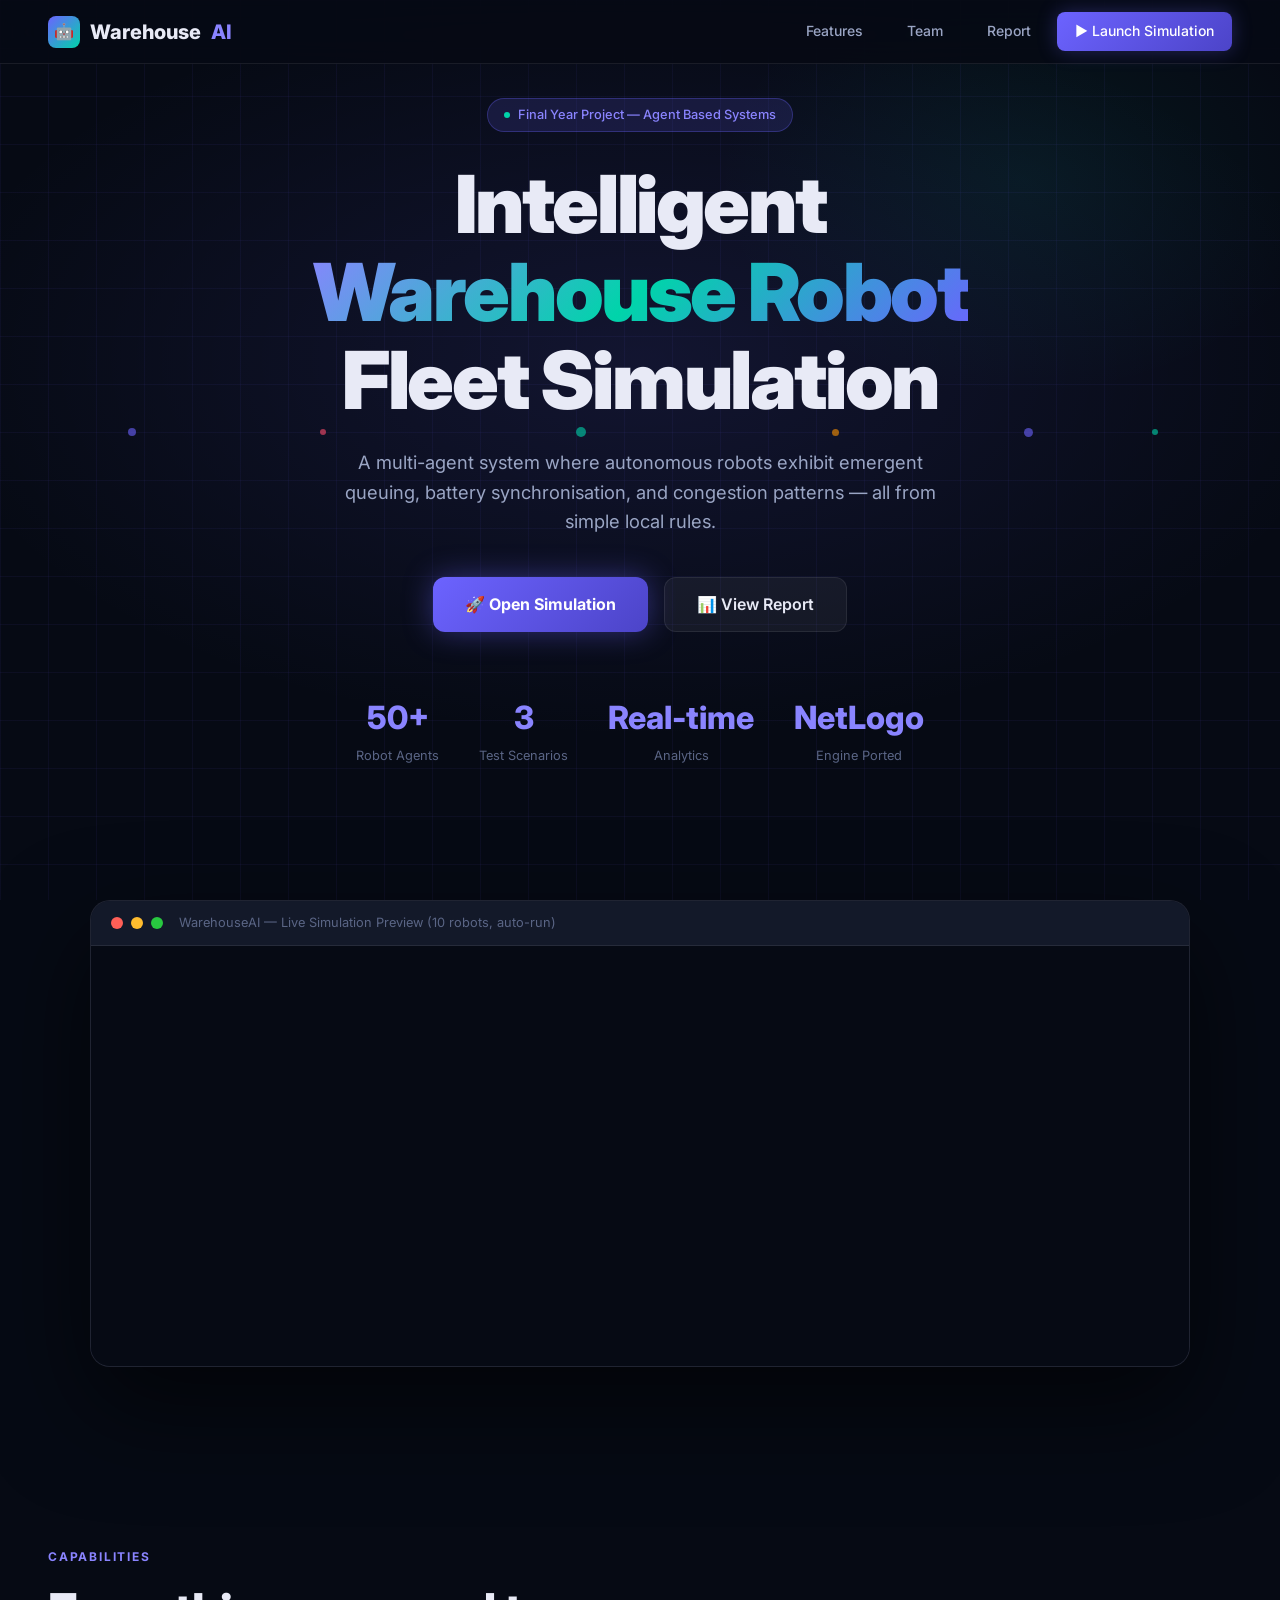
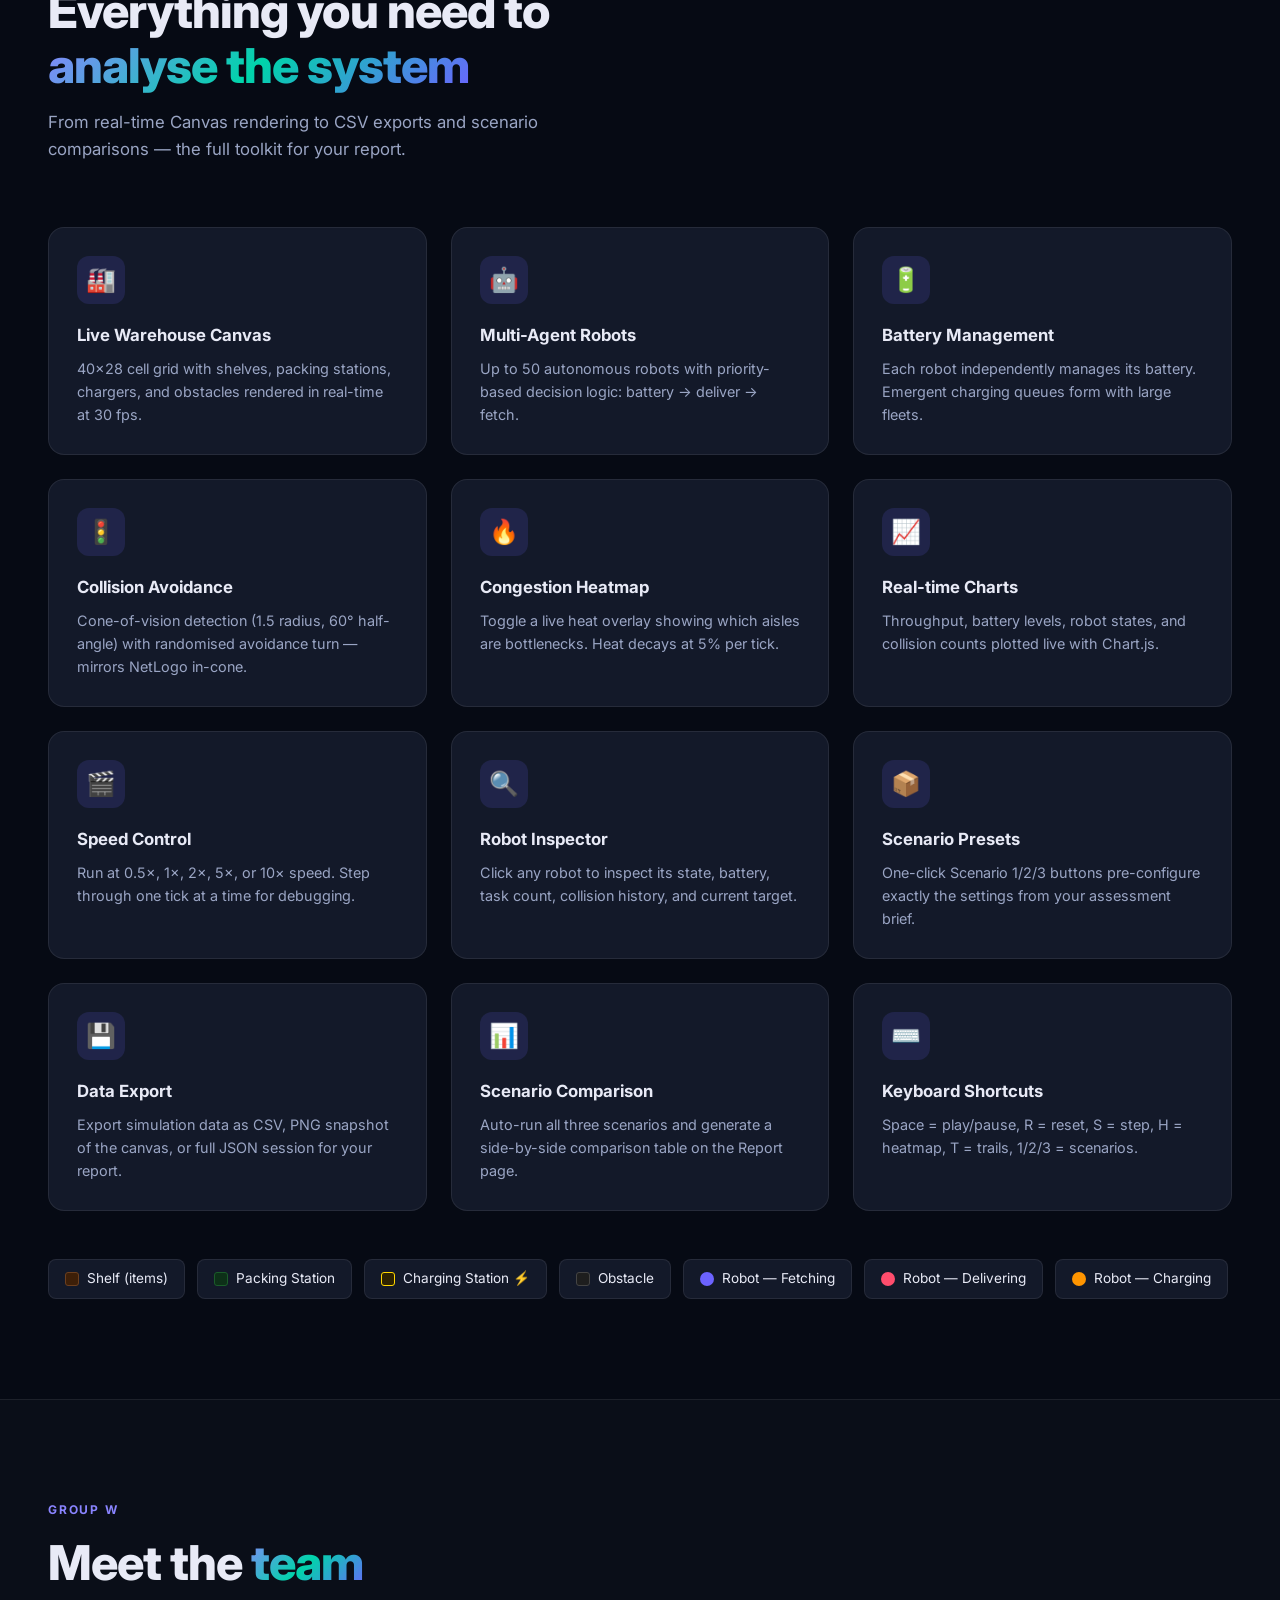
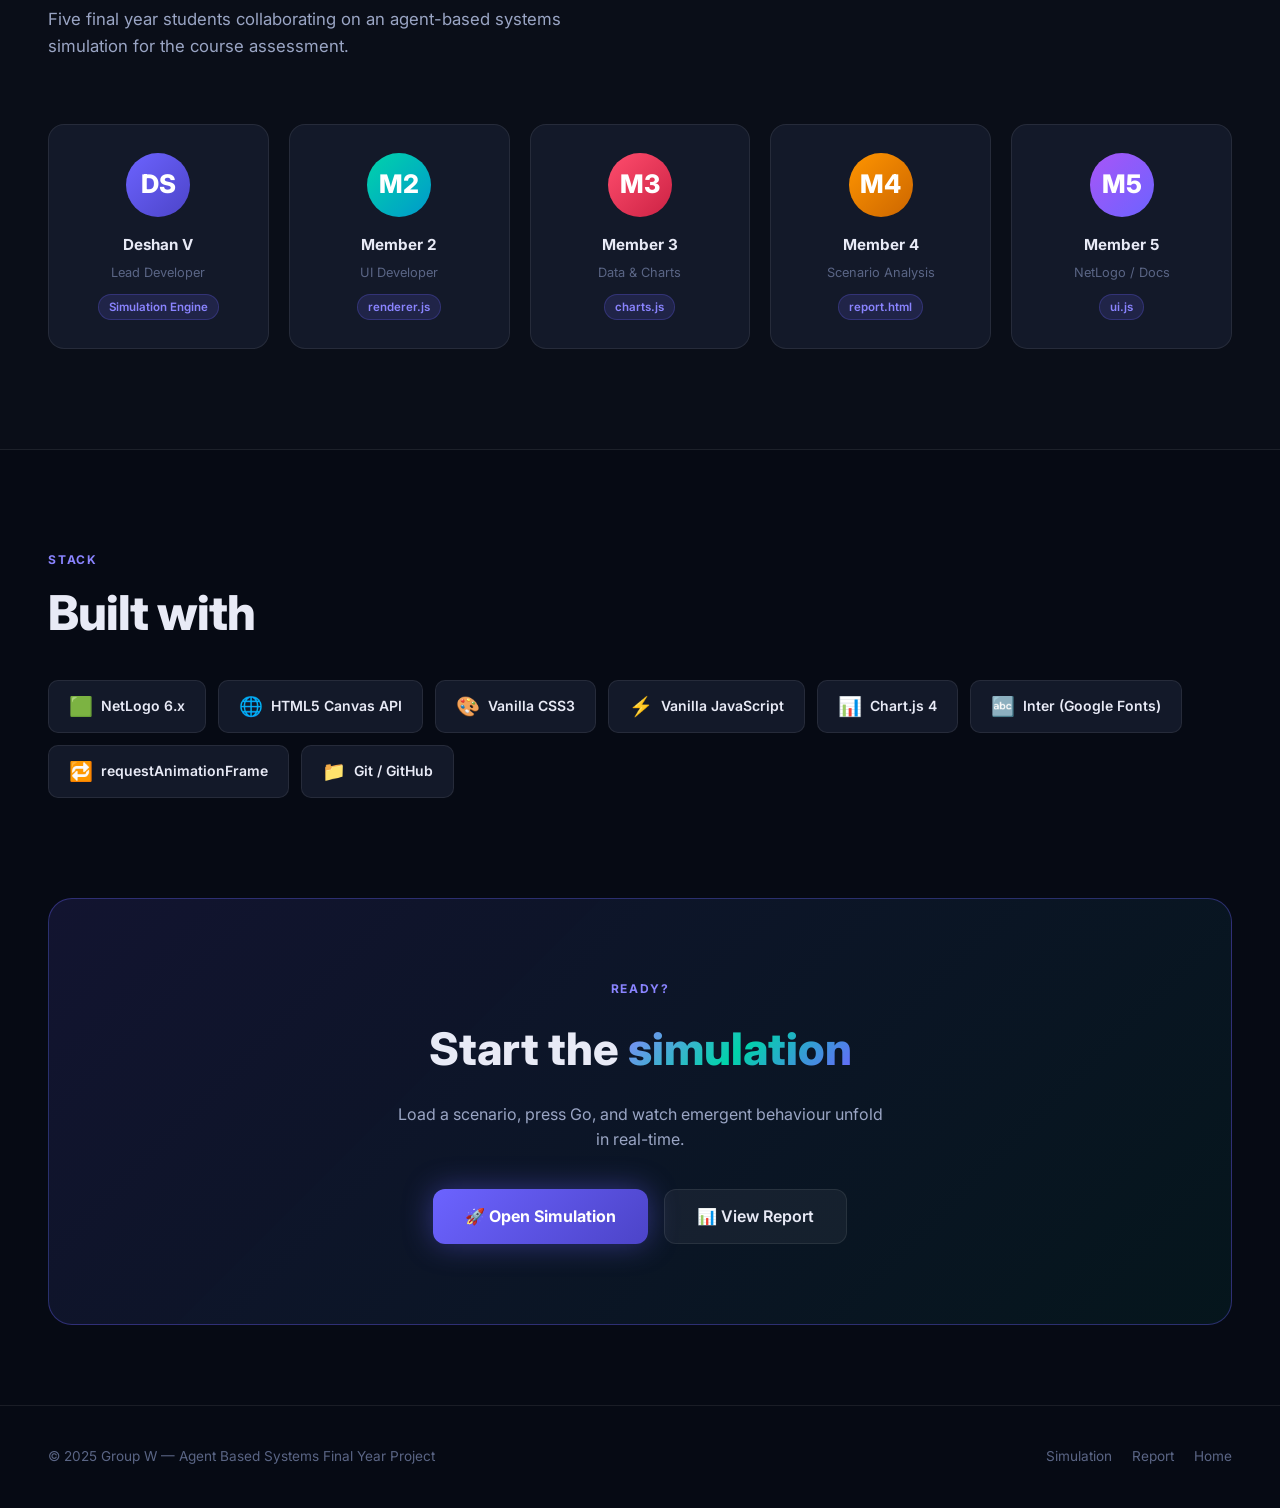
==== index.html @ 0da777a3 "Main index file for the system" ====
<!DOCTYPE html>
<html lang="en">
<head>
  <meta charset="UTF-8" />
  <meta name="viewport" content="width=device-width, initial-scale=1.0" />
  <title>WarehouseAI — Intelligent Robot Fleet Simulation</title>
  <meta name="description" content="Final year project: Multi-agent warehouse robot simulation with emergent behaviour analysis. Built with NetLogo and HTML5 Canvas." />
  <link rel="preconnect" href="https://fonts.googleapis.com" />
  <link href="https://fonts.googleapis.com/css2?family=Inter:wght@300;400;500;600;700;800;900&family=JetBrains+Mono:wght@400;600&display=swap" rel="stylesheet" />
  <!-- External CSS (also governs inline <style> below for components not in global.css) -->
  <style>
    :root {
      --bg-900: #060a14;
      --bg-800: #0d1120;
      --bg-700: #131929;
      --bg-600: #1a2235;
      --border: rgba(255,255,255,0.08);
      --border-accent: rgba(108,99,255,0.35);
      --accent: #6c63ff;
      --accent-light: #8a84ff;
      --teal: #00d4aa;
      --red: #ff4d6d;
      --orange: #ff9500;
      --text-primary: #e8eaf6;
      --text-secondary: #9aa5c4;
      --text-muted: #5a6585;
      --shelf: #6b3f1f;
      --packing: #1a5c2a;
      --charger: #5c4a00;
      --radius: 16px;
      --shadow: 0 8px 40px rgba(0,0,0,0.5);
    }

    *, *::before, *::after { box-sizing: border-box; margin: 0; padding: 0; }
    html { scroll-behavior: smooth; }

    body {
      font-family: 'Inter', sans-serif;
      background: var(--bg-900);
      color: var(--text-primary);
      overflow-x: hidden;
      line-height: 1.6;
    }

    /* ── Scrollbar ── */
    ::-webkit-scrollbar { width: 6px; }
    ::-webkit-scrollbar-track { background: var(--bg-800); }
    ::-webkit-scrollbar-thumb { background: var(--accent); border-radius: 3px; }

    /* ── Header / Nav ── */
    header {
      position: fixed;
      top: 0; left: 0; right: 0;
      z-index: 100;
      display: flex;
      align-items: center;
      justify-content: space-between;
      padding: 0 48px;
      height: 64px;
      background: rgba(6,10,20,0.85);
      backdrop-filter: blur(20px);
      border-bottom: 1px solid var(--border);
    }

    .logo {
      display: flex;
      align-items: center;
      gap: 10px;
      font-weight: 800;
      font-size: 1.25rem;
      text-decoration: none;
      color: var(--text-primary);
    }
    .logo-icon {
      width: 32px; height: 32px;
      background: linear-gradient(135deg, var(--accent), var(--teal));
      border-radius: 8px;
      display: flex; align-items: center; justify-content: center;
      font-size: 1rem;
    }
    .logo span { color: var(--accent-light); }

    nav { display: flex; gap: 8px; }
    nav a {
      padding: 8px 18px;
      border-radius: 8px;
      text-decoration: none;
      color: var(--text-secondary);
      font-size: 0.875rem;
      font-weight: 500;
      transition: all 0.2s;
    }
    nav a:hover { color: var(--text-primary); background: var(--bg-700); }
    nav a.cta {
      background: linear-gradient(135deg, var(--accent), #4c44c8);
      color: #fff;
      box-shadow: 0 0 20px rgba(108,99,255,0.3);
    }
    nav a.cta:hover { transform: translateY(-1px); box-shadow: 0 0 30px rgba(108,99,255,0.5); background: var(--bg-700); }

    /* ── Hero ── */
    .hero {
      min-height: 100vh;
      display: flex;
      align-items: center;
      justify-content: center;
      position: relative;
      overflow: hidden;
      padding-top: 64px;
    }

    .hero-bg {
      position: absolute;
      inset: 0;
      background: radial-gradient(ellipse 80% 60% at 50% 40%, rgba(108,99,255,0.12) 0%, transparent 70%),
                  radial-gradient(ellipse 40% 40% at 80% 20%, rgba(0,212,170,0.07) 0%, transparent 60%);
    }

    /* Animated grid background */
    .hero-grid {
      position: absolute;
      inset: 0;
      background-image:
        linear-gradient(rgba(108,99,255,0.06) 1px, transparent 1px),
        linear-gradient(90deg, rgba(108,99,255,0.06) 1px, transparent 1px);
      background-size: 48px 48px;
      animation: gridPan 30s linear infinite;
    }
    @keyframes gridPan {
      from { background-position: 0 0; }
      to   { background-position: 48px 48px; }
    }

    /* Floating robots */
    .robot-particle {
      position: absolute;
      width: 10px; height: 10px;
      border-radius: 50%;
      animation: floatRobot linear infinite;
      opacity: 0.6;
    }
    @keyframes floatRobot {
      from { transform: translateY(110vh) translateX(0); opacity: 0; }
      10%  { opacity: 0.6; }
      90%  { opacity: 0.6; }
      to   { transform: translateY(-10vh) translateX(40px); opacity: 0; }
    }

    .hero-content {
      position: relative;
      z-index: 2;
      max-width: 800px;
      text-align: center;
      padding: 0 24px;
    }

    .hero-badge {
      display: inline-flex;
      align-items: center;
      gap: 8px;
      padding: 6px 16px;
      border-radius: 100px;
      background: rgba(108,99,255,0.15);
      border: 1px solid rgba(108,99,255,0.3);
      font-size: 0.8rem;
      font-weight: 500;
      color: var(--accent-light);
      margin-bottom: 28px;
      animation: fadeInDown 0.6s ease;
    }
    .badge-dot {
      width: 6px; height: 6px;
      border-radius: 50%;
      background: var(--teal);
      animation: pulse 1.5s infinite;
    }
    @keyframes pulse { 0%,100%{opacity:1;transform:scale(1)} 50%{opacity:0.5;transform:scale(1.4)} }

    .hero-title {
      font-size: clamp(2.5rem, 7vw, 5rem);
      font-weight: 900;
      line-height: 1.1;
      letter-spacing: -0.03em;
      margin-bottom: 24px;
      animation: fadeInUp 0.7s ease 0.1s both;
    }
    .gradient-text {
      background: linear-gradient(135deg, var(--accent-light), var(--teal), var(--accent));
      -webkit-background-clip: text;
      -webkit-text-fill-color: transparent;
      background-clip: text;
    }

    .hero-subtitle {
      font-size: 1.15rem;
      color: var(--text-secondary);
      max-width: 600px;
      margin: 0 auto 40px;
      font-weight: 400;
      animation: fadeInUp 0.7s ease 0.2s both;
    }

    .hero-actions {
      display: flex;
      gap: 16px;
      justify-content: center;
      flex-wrap: wrap;
      animation: fadeInUp 0.7s ease 0.3s both;
    }

    .btn-primary {
      display: inline-flex;
      align-items: center;
      gap: 8px;
      padding: 14px 32px;
      border-radius: 12px;
      background: linear-gradient(135deg, var(--accent), #4c44c8);
      color: #fff;
      font-weight: 700;
      font-size: 1rem;
      text-decoration: none;
      box-shadow: 0 0 30px rgba(108,99,255,0.4);
      transition: all 0.25s;
    }
    .btn-primary:hover { transform: translateY(-3px); box-shadow: 0 8px 40px rgba(108,99,255,0.6); }

    .btn-secondary {
      display: inline-flex;
      align-items: center;
      gap: 8px;
      padding: 14px 32px;
      border-radius: 12px;
      background: rgba(255,255,255,0.05);
      border: 1px solid var(--border);
      color: var(--text-primary);
      font-weight: 600;
      font-size: 1rem;
      text-decoration: none;
      transition: all 0.25s;
    }
    .btn-secondary:hover { background: rgba(255,255,255,0.1); border-color: rgba(108,99,255,0.5); transform: translateY(-2px); }

    .hero-stats {
      display: flex;
      gap: 40px;
      justify-content: center;
      margin-top: 60px;
      animation: fadeInUp 0.7s ease 0.4s both;
    }
    .hero-stat { text-align: center; }
    .hero-stat .number { font-size: 2rem; font-weight: 800; color: var(--accent-light); }
    .hero-stat .label  { font-size: 0.8rem; color: var(--text-muted); margin-top: 2px; }

    /* ── Preview Canvas ── */
    .preview-section {
      position: relative;
      padding: 0 48px 80px;
    }
    .preview-wrapper {
      max-width: 1100px;
      margin: 0 auto;
      border-radius: 20px;
      overflow: hidden;
      border: 1px solid var(--border);
      box-shadow: 0 40px 100px rgba(0,0,0,0.6);
      background: var(--bg-800);
      animation: fadeInUp 0.9s ease 0.5s both;
    }
    .preview-bar {
      padding: 12px 20px;
      background: var(--bg-700);
      display: flex;
      align-items: center;
      gap: 8px;
      border-bottom: 1px solid var(--border);
    }
    .window-dot { width: 12px; height: 12px; border-radius: 50%; }
    .dot-red   { background: #ff5f57; }
    .dot-yellow{ background: #ffbc2e; }
    .dot-green { background: #28c840; }
    .preview-title { color: var(--text-muted); font-size: 0.8rem; margin-left: 8px; }
    #preview-canvas { width: 100%; height: 420px; display: block; background: var(--bg-900); }

    /* ── Sections ── */
    section { padding: 100px 48px; }
    .section-label {
      font-size: 0.75rem;
      font-weight: 700;
      letter-spacing: 0.15em;
      text-transform: uppercase;
      color: var(--accent-light);
      margin-bottom: 16px;
    }
    .section-title {
      font-size: clamp(2rem, 4vw, 3rem);
      font-weight: 800;
      line-height: 1.15;
      letter-spacing: -0.02em;
      margin-bottom: 16px;
    }
    .section-sub {
      font-size: 1.05rem;
      color: var(--text-secondary);
      max-width: 560px;
      margin-bottom: 64px;
    }
    .max-container { max-width: 1200px; margin: 0 auto; }

    /* ── Feature Grid ── */
    .features-grid {
      display: grid;
      grid-template-columns: repeat(auto-fill, minmax(280px, 1fr));
      gap: 24px;
    }
    .feature-card {
      background: var(--bg-700);
      border: 1px solid var(--border);
      border-radius: var(--radius);
      padding: 28px;
      transition: all 0.3s;
      position: relative;
      overflow: hidden;
    }
    .feature-card::before {
      content: '';
      position: absolute;
      top: 0; left: 0; right: 0;
      height: 2px;
      background: linear-gradient(90deg, var(--accent), var(--teal));
      opacity: 0;
      transition: opacity 0.3s;
    }
    .feature-card:hover { transform: translateY(-4px); border-color: var(--border-accent); box-shadow: var(--shadow); }
    .feature-card:hover::before { opacity: 1; }
    .feature-icon {
      width: 48px; height: 48px;
      border-radius: 12px;
      background: rgba(108,99,255,0.15);
      display: flex; align-items: center; justify-content: center;
      font-size: 1.5rem;
      margin-bottom: 18px;
    }
    .feature-title { font-weight: 700; font-size: 1.05rem; margin-bottom: 8px; }
    .feature-desc  { color: var(--text-secondary); font-size: 0.9rem; line-height: 1.6; }

    /* ── Warehouse Legend ── */
    .legend-strip {
      display: flex;
      flex-wrap: wrap;
      gap: 12px;
      margin-top: 40px;
    }
    .legend-item {
      display: flex;
      align-items: center;
      gap: 8px;
      padding: 8px 16px;
      border-radius: 8px;
      background: var(--bg-700);
      border: 1px solid var(--border);
      font-size: 0.85rem;
    }
    .legend-dot {
      width: 14px; height: 14px;
      border-radius: 3px;
      flex-shrink: 0;
    }

    /* ── Team Section ── */
    .team-grid {
      display: grid;
      grid-template-columns: repeat(auto-fill, minmax(200px, 1fr));
      gap: 20px;
      margin-top: 48px;
    }
    .member-card {
      background: var(--bg-700);
      border: 1px solid var(--border);
      border-radius: var(--radius);
      padding: 28px 20px;
      text-align: center;
      transition: all 0.3s;
    }
    .member-card:hover { transform: translateY(-4px); border-color: var(--border-accent); }
    .member-avatar {
      width: 64px; height: 64px;
      border-radius: 50%;
      margin: 0 auto 16px;
      display: flex; align-items: center; justify-content: center;
      font-size: 1.6rem;
      font-weight: 800;
      color: #fff;
    }
    .member-name  { font-weight: 700; font-size: 0.95rem; margin-bottom: 6px; }
    .member-role  { font-size: 0.8rem; color: var(--text-muted); }
    .member-badge {
      display: inline-block;
      margin-top: 10px;
      padding: 3px 10px;
      border-radius: 100px;
      font-size: 0.72rem;
      font-weight: 600;
      background: rgba(108,99,255,0.15);
      color: var(--accent-light);
      border: 1px solid rgba(108,99,255,0.25);
    }

    /* ── Tech Stack ── */
    .tech-grid {
      display: flex;
      flex-wrap: wrap;
      gap: 12px;
      margin-top: 40px;
    }
    .tech-badge {
      display: flex;
      align-items: center;
      gap: 8px;
      padding: 10px 20px;
      border-radius: 10px;
      background: var(--bg-700);
      border: 1px solid var(--border);
      font-size: 0.875rem;
      font-weight: 600;
      transition: all 0.2s;
    }
    .tech-badge:hover { border-color: var(--border-accent); transform: translateY(-2px); }
    .tech-badge .ti { font-size: 1.2rem; }

    /* ── CTA Section ── */
    .cta-section {
      background: linear-gradient(135deg, rgba(108,99,255,0.12), rgba(0,212,170,0.06));
      border: 1px solid var(--border-accent);
      border-radius: 24px;
      padding: 80px 48px;
      text-align: center;
      margin: 0 48px 80px;
    }
    .cta-title { font-size: clamp(1.8rem, 4vw, 2.8rem); font-weight: 800; margin-bottom: 16px; }

    /* ── Footer ── */
    footer {
      border-top: 1px solid var(--border);
      padding: 40px 48px;
      display: flex;
      justify-content: space-between;
      align-items: center;
      flex-wrap: wrap;
      gap: 16px;
      color: var(--text-muted);
      font-size: 0.85rem;
    }

    /* ── Animations ── */
    @keyframes fadeInUp   { from{opacity:0;transform:translateY(30px)} to{opacity:1;transform:none} }
    @keyframes fadeInDown { from{opacity:0;transform:translateY(-20px)} to{opacity:1;transform:none} }

    .fade-in { opacity: 0; transform: translateY(30px); transition: all 0.7s ease; }
    .fade-in.visible { opacity: 1; transform: none; }

    /* ── Responsive ── */
    @media (max-width: 768px) {
      header  { padding: 0 20px; }
      section { padding: 64px 20px; }
      .hero-stats { gap: 24px; }
      nav a:not(.cta) { display: none; }
      footer { text-align: center; justify-content: center; }
    }
  </style>
</head>
<body>

<!-- ── Header ───────────────────────────────────────────────────────────────── -->
<header>
  <a class="logo" href="index.html">
    <div class="logo-icon">🤖</div>
    Warehouse<span>AI</span>
  </a>
  <nav>
    <a href="#features">Features</a>
    <a href="#team">Team</a>
    <a href="report.html">Report</a>
    <a href="simulation.html" class="cta">▶ Launch Simulation</a>
  </nav>
</header>

<!-- ── Hero ─────────────────────────────────────────────────────────────────── -->
<section class="hero">
  <div class="hero-bg"></div>
  <div class="hero-grid"></div>

  <!-- Floating robot particles -->
  <div class="robot-particle" style="left:10%;background:#6c63ff;width:8px;height:8px;animation-duration:12s;animation-delay:0s;"></div>
  <div class="robot-particle" style="left:25%;background:#ff4d6d;width:6px;height:6px;animation-duration:9s;animation-delay:2s;"></div>
  <div class="robot-particle" style="left:45%;background:#00d4aa;width:10px;height:10px;animation-duration:14s;animation-delay:4s;"></div>
  <div class="robot-particle" style="left:65%;background:#ff9500;width:7px;height:7px;animation-duration:11s;animation-delay:1s;"></div>
  <div class="robot-particle" style="left:80%;background:#6c63ff;width:9px;height:9px;animation-duration:13s;animation-delay:3s;"></div>
  <div class="robot-particle" style="left:90%;background:#00d4aa;width:6px;height:6px;animation-duration:10s;animation-delay:5s;"></div>

  <div class="hero-content">
    <div class="hero-badge">
      <div class="badge-dot"></div>
      Final Year Project — Agent Based Systems
    </div>
    <h1 class="hero-title">
      Intelligent<br/>
      <span class="gradient-text">Warehouse Robot</span><br/>
      Fleet Simulation
    </h1>
    <p class="hero-subtitle">
      A multi-agent system where autonomous robots exhibit emergent queuing,
      battery synchronisation, and congestion patterns — all from simple local rules.
    </p>
    <div class="hero-actions">
      <a href="simulation.html" class="btn-primary">🚀 Open Simulation</a>
      <a href="report.html" class="btn-secondary">📊 View Report</a>
    </div>

    <div class="hero-stats">
      <div class="hero-stat">
        <div class="number">50+</div>
        <div class="label">Robot Agents</div>
      </div>
      <div class="hero-stat">
        <div class="number">3</div>
        <div class="label">Test Scenarios</div>
      </div>
      <div class="hero-stat">
        <div class="number">Real-time</div>
        <div class="label">Analytics</div>
      </div>
      <div class="hero-stat">
        <div class="number">NetLogo</div>
        <div class="label">Engine Ported</div>
      </div>
    </div>
  </div>
</section>

<!-- ── Preview Canvas ────────────────────────────────────────────────────────── -->
<div class="preview-section">
  <div class="preview-wrapper">
    <div class="preview-bar">
      <div class="window-dot dot-red"></div>
      <div class="window-dot dot-yellow"></div>
      <div class="window-dot dot-green"></div>
      <span class="preview-title">WarehouseAI — Live Simulation Preview (10 robots, auto-run)</span>
    </div>
    <canvas id="preview-canvas"></canvas>
  </div>
</div>

<!-- ── Features ─────────────────────────────────────────────────────────────── -->
<section id="features">
  <div class="max-container">
    <div class="section-label">Capabilities</div>
    <h2 class="section-title">Everything you need to<br/><span class="gradient-text">analyse the system</span></h2>
    <p class="section-sub">From real-time Canvas rendering to CSV exports and scenario comparisons — the full toolkit for your report.</p>

    <div class="features-grid fade-in">
      <div class="feature-card">
        <div class="feature-icon">🏭</div>
        <div class="feature-title">Live Warehouse Canvas</div>
        <div class="feature-desc">40×28 cell grid with shelves, packing stations, chargers, and obstacles rendered in real-time at 30 fps.</div>
      </div>
      <div class="feature-card">
        <div class="feature-icon">🤖</div>
        <div class="feature-title">Multi-Agent Robots</div>
        <div class="feature-desc">Up to 50 autonomous robots with priority-based decision logic: battery → deliver → fetch.</div>
      </div>
      <div class="feature-card">
        <div class="feature-icon">🔋</div>
        <div class="feature-title">Battery Management</div>
        <div class="feature-desc">Each robot independently manages its battery. Emergent charging queues form with large fleets.</div>
      </div>
      <div class="feature-card">
        <div class="feature-icon">🚦</div>
        <div class="feature-title">Collision Avoidance</div>
        <div class="feature-desc">Cone-of-vision detection (1.5 radius, 60° half-angle) with randomised avoidance turn — mirrors NetLogo in-cone.</div>
      </div>
      <div class="feature-card">
        <div class="feature-icon">🔥</div>
        <div class="feature-title">Congestion Heatmap</div>
        <div class="feature-desc">Toggle a live heat overlay showing which aisles are bottlenecks. Heat decays at 5% per tick.</div>
      </div>
      <div class="feature-card">
        <div class="feature-icon">📈</div>
        <div class="feature-title">Real-time Charts</div>
        <div class="feature-desc">Throughput, battery levels, robot states, and collision counts plotted live with Chart.js.</div>
      </div>
      <div class="feature-card">
        <div class="feature-icon">🎬</div>
        <div class="feature-title">Speed Control</div>
        <div class="feature-desc">Run at 0.5×, 1×, 2×, 5×, or 10× speed. Step through one tick at a time for debugging.</div>
      </div>
      <div class="feature-card">
        <div class="feature-icon">🔍</div>
        <div class="feature-title">Robot Inspector</div>
        <div class="feature-desc">Click any robot to inspect its state, battery, task count, collision history, and current target.</div>
      </div>
      <div class="feature-card">
        <div class="feature-icon">📦</div>
        <div class="feature-title">Scenario Presets</div>
        <div class="feature-desc">One-click Scenario 1/2/3 buttons pre-configure exactly the settings from your assessment brief.</div>
      </div>
      <div class="feature-card">
        <div class="feature-icon">💾</div>
        <div class="feature-title">Data Export</div>
        <div class="feature-desc">Export simulation data as CSV, PNG snapshot of the canvas, or full JSON session for your report.</div>
      </div>
      <div class="feature-card">
        <div class="feature-icon">📊</div>
        <div class="feature-title">Scenario Comparison</div>
        <div class="feature-desc">Auto-run all three scenarios and generate a side-by-side comparison table on the Report page.</div>
      </div>
      <div class="feature-card">
        <div class="feature-icon">⌨️</div>
        <div class="feature-title">Keyboard Shortcuts</div>
        <div class="feature-desc">Space = play/pause, R = reset, S = step, H = heatmap, T = trails, 1/2/3 = scenarios.</div>
      </div>
    </div>

    <!-- Warehouse Legend -->
    <div class="legend-strip" style="margin-top:48px;">
      <div class="legend-item"><div class="legend-dot" style="background:#3d1f08;border:1px solid #6b3f1f;"></div> Shelf (items)</div>
      <div class="legend-item"><div class="legend-dot" style="background:#0d3018;border:1px solid #1a5c2a;"></div> Packing Station</div>
      <div class="legend-item"><div class="legend-dot" style="background:#2d2200;border:1px solid #ffd700;"></div> Charging Station ⚡</div>
      <div class="legend-item"><div class="legend-dot" style="background:#1e1e1e;border:1px solid #444;"></div> Obstacle</div>
      <div class="legend-item"><div class="legend-dot" style="border-radius:50%;background:#6c63ff;"></div> Robot — Fetching</div>
      <div class="legend-item"><div class="legend-dot" style="border-radius:50%;background:#ff4d6d;"></div> Robot — Delivering</div>
      <div class="legend-item"><div class="legend-dot" style="border-radius:50%;background:#ff9500;"></div> Robot — Charging</div>
    </div>
  </div>
</section>

<!-- ── Team ──────────────────────────────────────────────────────────────────── -->
<section id="team" style="background:rgba(255,255,255,0.015);border-top:1px solid var(--border);border-bottom:1px solid var(--border);">
  <div class="max-container">
    <div class="section-label">Group W</div>
    <h2 class="section-title">Meet the <span class="gradient-text">team</span></h2>
    <p class="section-sub">Five final year students collaborating on an agent-based systems simulation for the course assessment.</p>

    <div class="team-grid fade-in">
      <div class="member-card">
        <div class="member-avatar" style="background:linear-gradient(135deg,#6c63ff,#4c44c8);">DS</div>
        <div class="member-name">Deshan V</div>
        <div class="member-role">Lead Developer</div>
        <div class="member-badge">Simulation Engine</div>
      </div>
      <div class="member-card">
        <div class="member-avatar" style="background:linear-gradient(135deg,#00d4aa,#0099cc);">M2</div>
        <div class="member-name">Member 2</div>
        <div class="member-role">UI Developer</div>
        <div class="member-badge">renderer.js</div>
      </div>
      <div class="member-card">
        <div class="member-avatar" style="background:linear-gradient(135deg,#ff4d6d,#cc2244);">M3</div>
        <div class="member-name">Member 3</div>
        <div class="member-role">Data & Charts</div>
        <div class="member-badge">charts.js</div>
      </div>
      <div class="member-card">
        <div class="member-avatar" style="background:linear-gradient(135deg,#ff9500,#cc6600);">M4</div>
        <div class="member-name">Member 4</div>
        <div class="member-role">Scenario Analysis</div>
        <div class="member-badge">report.html</div>
      </div>
      <div class="member-card">
        <div class="member-avatar" style="background:linear-gradient(135deg,#a855f7,#6c63ff);">M5</div>
        <div class="member-name">Member 5</div>
        <div class="member-role">NetLogo / Docs</div>
        <div class="member-badge">ui.js</div>
      </div>
    </div>
  </div>
</section>

<!-- ── Tech Stack ─────────────────────────────────────────────────────────────── -->
<section>
  <div class="max-container">
    <div class="section-label">Stack</div>
    <h2 class="section-title">Built with</h2>
    <div class="tech-grid fade-in">
      <div class="tech-badge"><span class="ti">🟩</span> NetLogo 6.x</div>
      <div class="tech-badge"><span class="ti">🌐</span> HTML5 Canvas API</div>
      <div class="tech-badge"><span class="ti">🎨</span> Vanilla CSS3</div>
      <div class="tech-badge"><span class="ti">⚡</span> Vanilla JavaScript</div>
      <div class="tech-badge"><span class="ti">📊</span> Chart.js 4</div>
      <div class="tech-badge"><span class="ti">🔤</span> Inter (Google Fonts)</div>
      <div class="tech-badge"><span class="ti">🔁</span> requestAnimationFrame</div>
      <div class="tech-badge"><span class="ti">📁</span> Git / GitHub</div>
    </div>
  </div>
</section>

<!-- ── CTA ───────────────────────────────────────────────────────────────────── -->
<div class="cta-section fade-in">
  <div class="section-label">Ready?</div>
  <h2 class="cta-title">Start the <span class="gradient-text">simulation</span></h2>
  <p style="color:var(--text-secondary);margin:0 auto 36px;max-width:500px;">Load a scenario, press Go, and watch emergent behaviour unfold in real-time.</p>
  <div style="display:flex;gap:16px;justify-content:center;flex-wrap:wrap;">
    <a href="simulation.html" class="btn-primary">🚀 Open Simulation</a>
    <a href="report.html"     class="btn-secondary">📊 View Report</a>
  </div>
</div>

<!-- ── Footer ────────────────────────────────────────────────────────────────── -->
<footer>
  <div>© 2025 Group W — Agent Based Systems Final Year Project</div>
  <div style="display:flex;gap:20px;">
    <a href="simulation.html" style="color:var(--text-muted);text-decoration:none;">Simulation</a>
    <a href="report.html"     style="color:var(--text-muted);text-decoration:none;">Report</a>
    <a href="index.html"      style="color:var(--text-muted);text-decoration:none;">Home</a>
  </div>
</footer>

<!-- ── Scripts ───────────────────────────────────────────────────────────────── -->
<script src="js/engine.js"></script>
<script src="js/renderer.js"></script>
<script>
  /* ── Hero preview mini-simulation ── */
  window.addEventListener('load', () => {
    const cvs = document.getElementById('preview-canvas');
    cvs.width  = cvs.offsetWidth;
    cvs.height = cvs.offsetHeight;
    initRenderer(cvs);
    params.numRobots = 12;
    params.numObstacles = 8;
    params.robotSpeed = 1.5;
    params.batteryCapacity = 100;
    params.lowBatteryThreshold = 20;
    params.restockRate = 20;
    setup();
    const loop = () => { tick(); render(); requestAnimationFrame(loop); };
    requestAnimationFrame(loop);
  });

  /* ── Scroll fade-in ── */
  const io = new IntersectionObserver(entries => {
    entries.forEach(e => { if (e.isIntersecting) e.target.classList.add('visible'); });
  }, { threshold: 0.15 });
  document.querySelectorAll('.fade-in').forEach(el => io.observe(el));
</script>
</body>
</html>
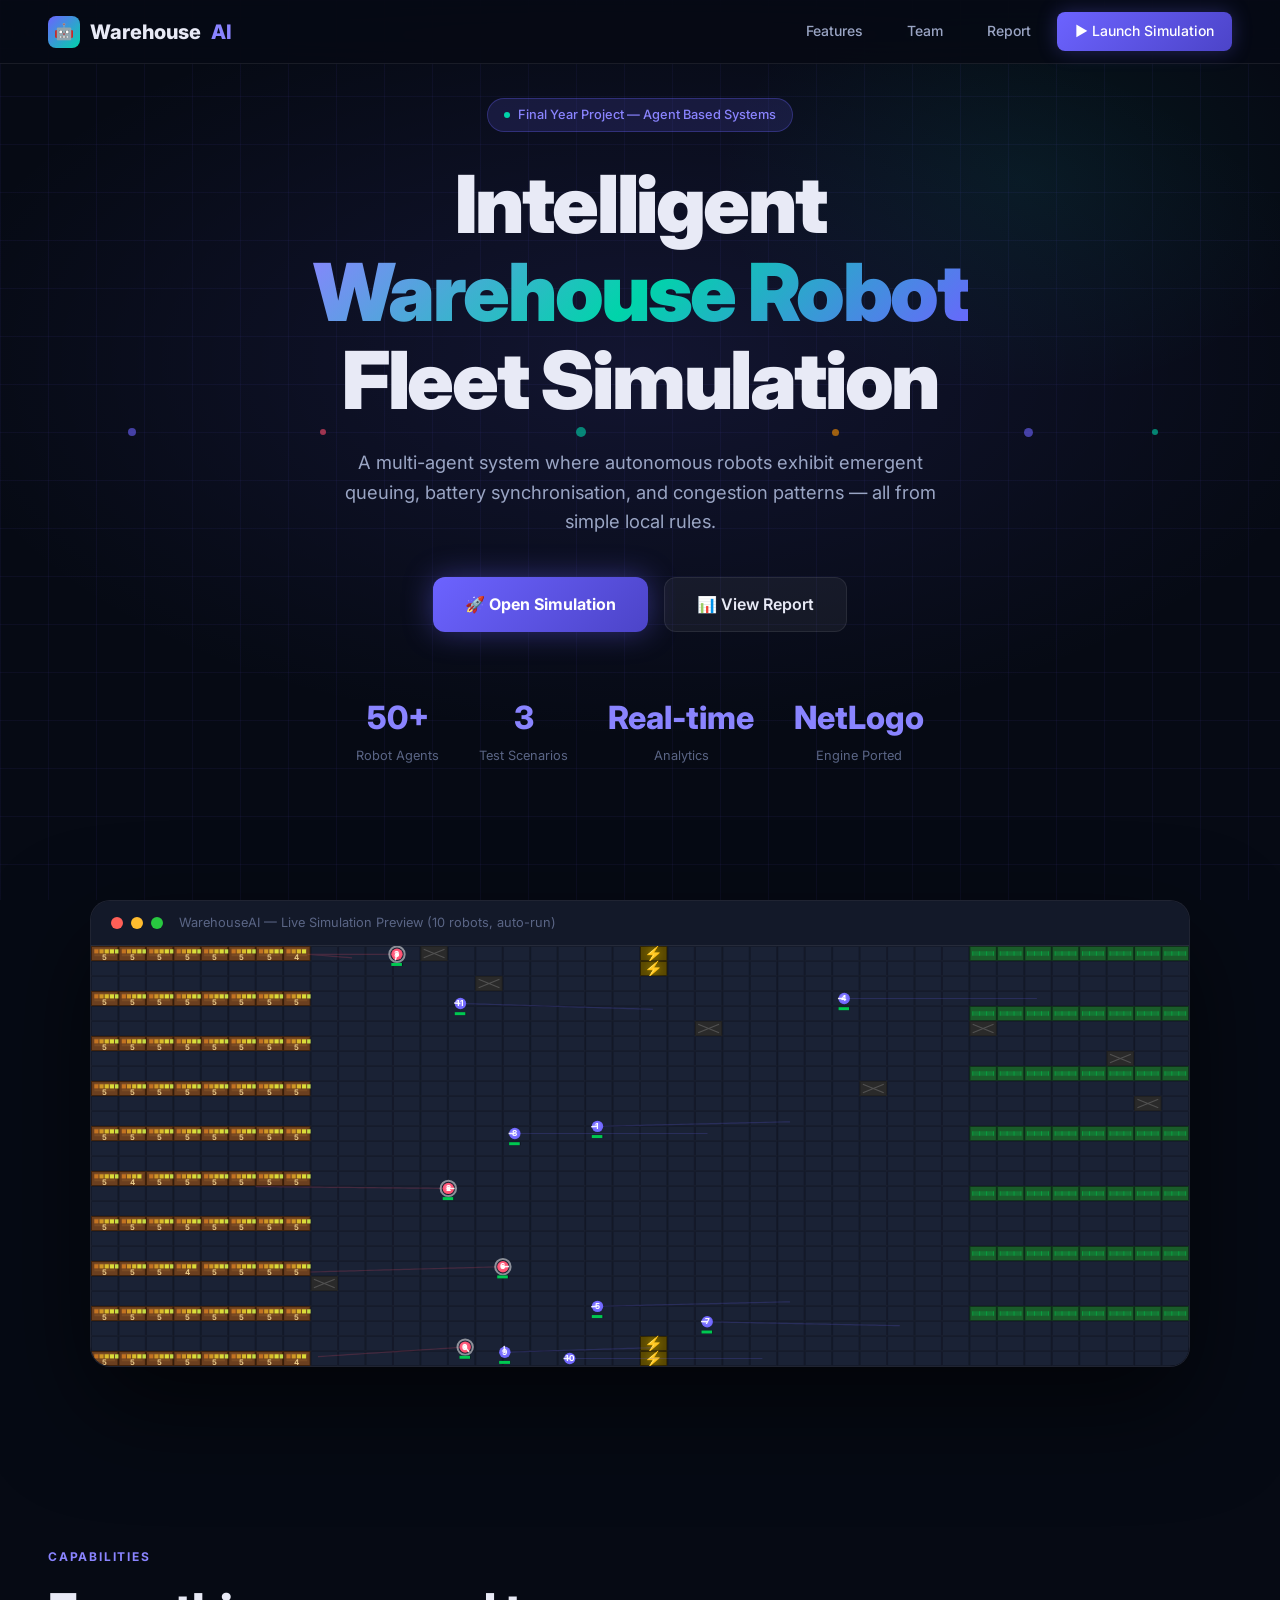
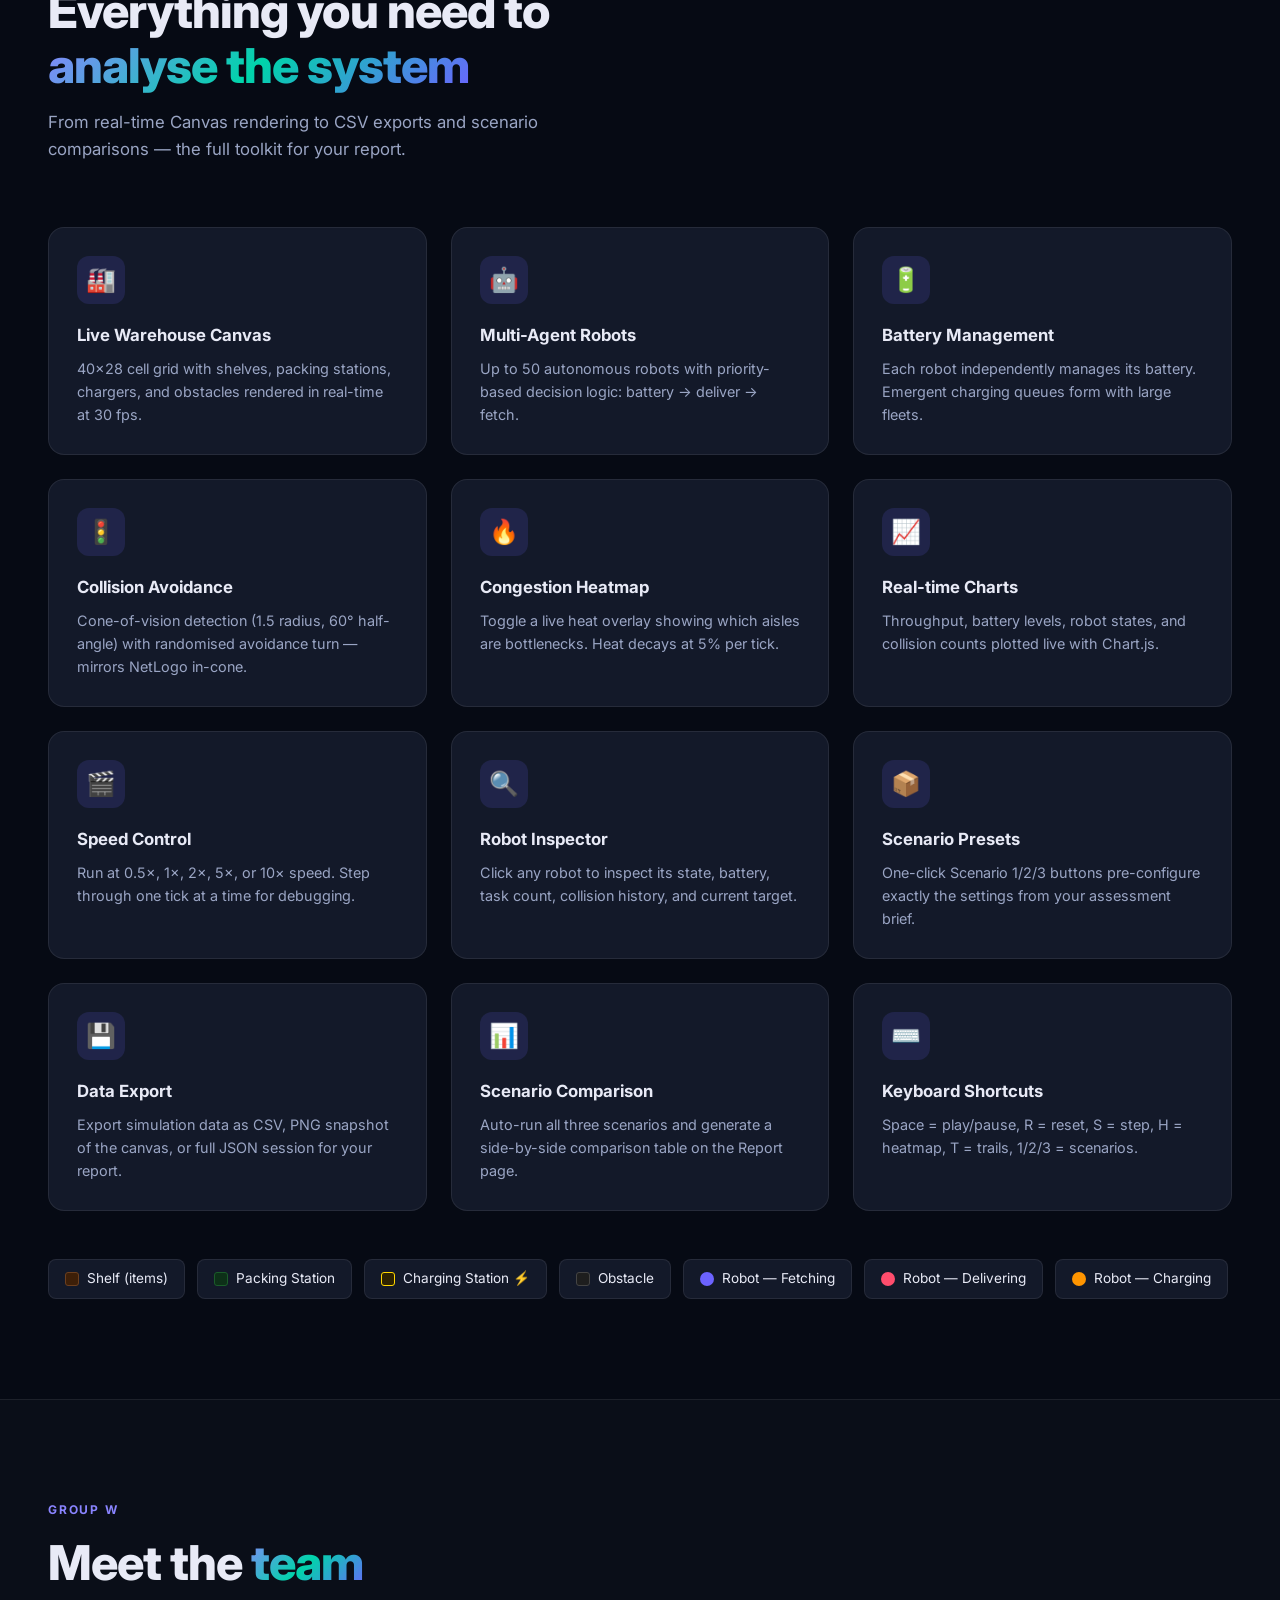
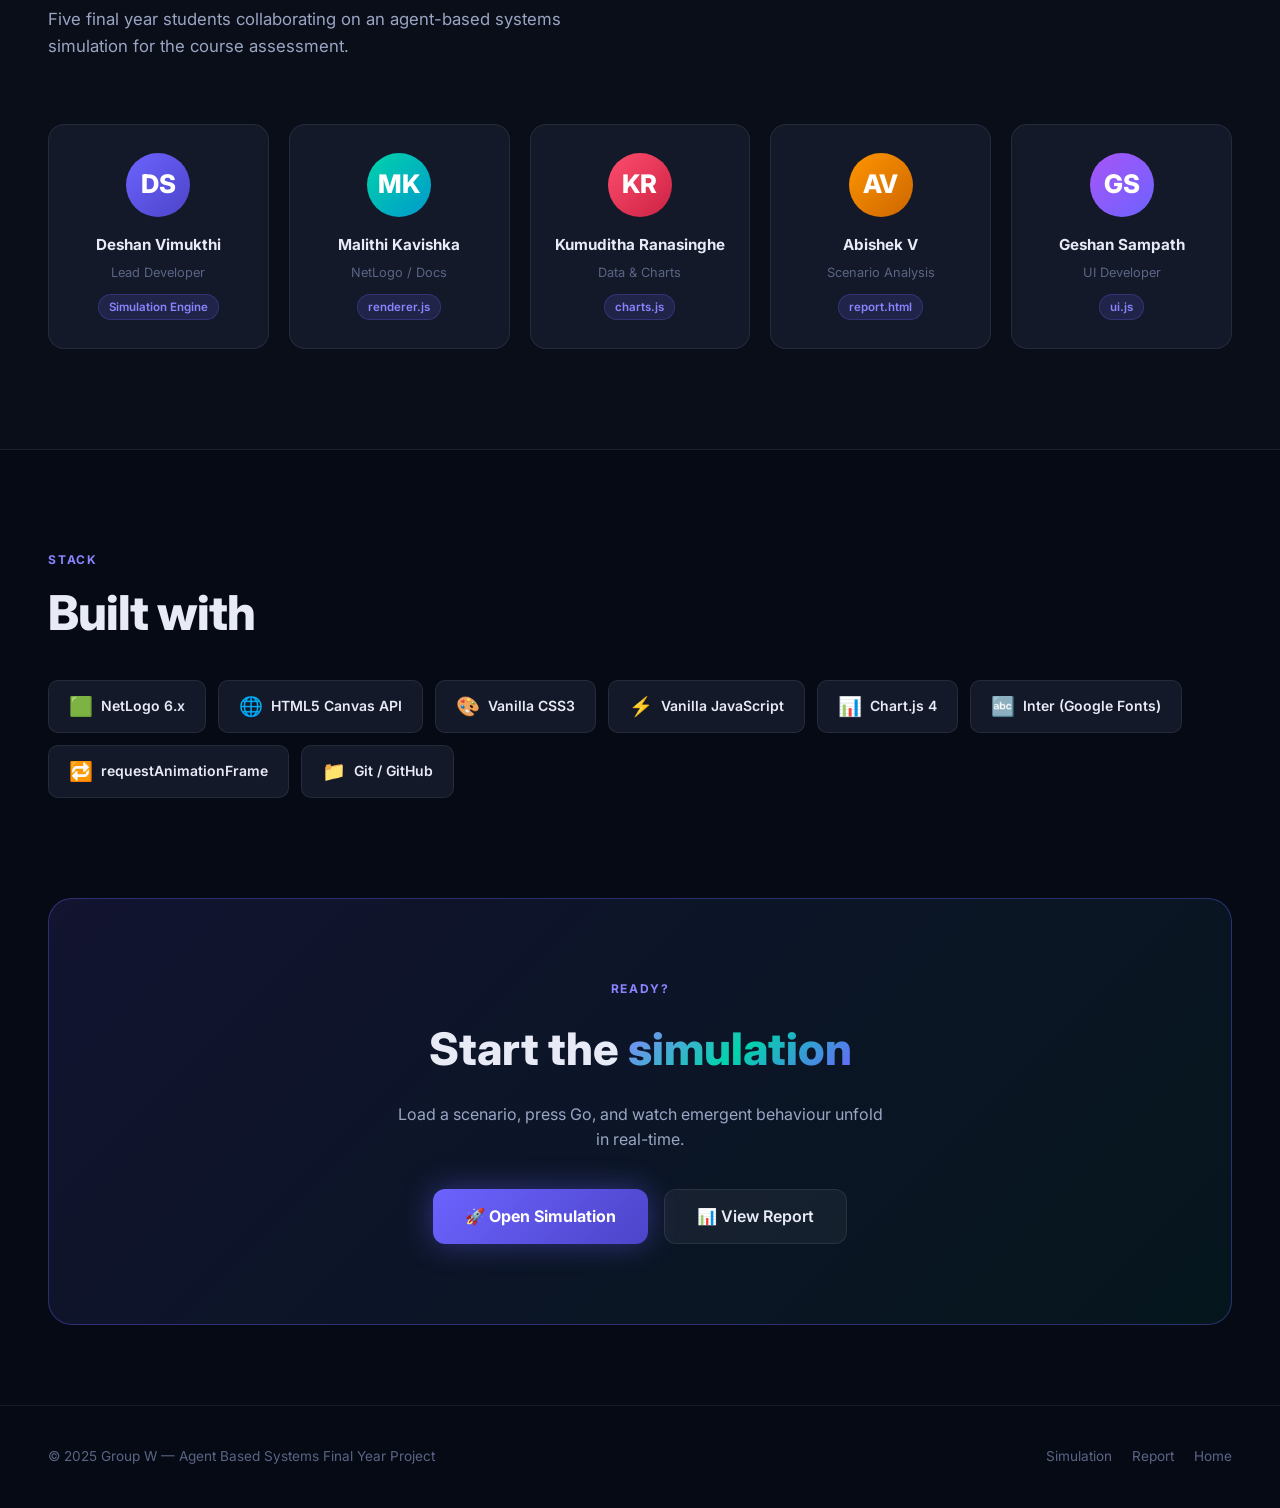
==== commit f4b35fe3: "feat : update member panel in index.html" ====
--- a/index.html
+++ b/index.html
@@ -643,32 +643,32 @@
     <div class="team-grid fade-in">
       <div class="member-card">
         <div class="member-avatar" style="background:linear-gradient(135deg,#6c63ff,#4c44c8);">DS</div>
-        <div class="member-name">Deshan V</div>
+        <div class="member-name">Deshan Vimukthi</div>
         <div class="member-role">Lead Developer</div>
         <div class="member-badge">Simulation Engine</div>
       </div>
       <div class="member-card">
-        <div class="member-avatar" style="background:linear-gradient(135deg,#00d4aa,#0099cc);">M2</div>
-        <div class="member-name">Member 2</div>
-        <div class="member-role">UI Developer</div>
+        <div class="member-avatar" style="background:linear-gradient(135deg,#00d4aa,#0099cc);">MK</div>
+        <div class="member-name">Malithi Kavishka</div>
+        <div class="member-role">NetLogo / Docs</div>
         <div class="member-badge">renderer.js</div>
       </div>
       <div class="member-card">
-        <div class="member-avatar" style="background:linear-gradient(135deg,#ff4d6d,#cc2244);">M3</div>
-        <div class="member-name">Member 3</div>
+        <div class="member-avatar" style="background:linear-gradient(135deg,#ff4d6d,#cc2244);">KR</div>
+        <div class="member-name">Kumuditha Ranasinghe</div>
         <div class="member-role">Data & Charts</div>
         <div class="member-badge">charts.js</div>
       </div>
       <div class="member-card">
-        <div class="member-avatar" style="background:linear-gradient(135deg,#ff9500,#cc6600);">M4</div>
-        <div class="member-name">Member 4</div>
+        <div class="member-avatar" style="background:linear-gradient(135deg,#ff9500,#cc6600);">AV</div>
+        <div class="member-name">Abishek V</div>
         <div class="member-role">Scenario Analysis</div>
         <div class="member-badge">report.html</div>
       </div>
       <div class="member-card">
-        <div class="member-avatar" style="background:linear-gradient(135deg,#a855f7,#6c63ff);">M5</div>
-        <div class="member-name">Member 5</div>
-        <div class="member-role">NetLogo / Docs</div>
+        <div class="member-avatar" style="background:linear-gradient(135deg,#a855f7,#6c63ff);">GS</div>
+        <div class="member-name">Geshan Sampath</div>
+        <div class="member-role">UI Developer</div>
         <div class="member-badge">ui.js</div>
       </div>
     </div>
